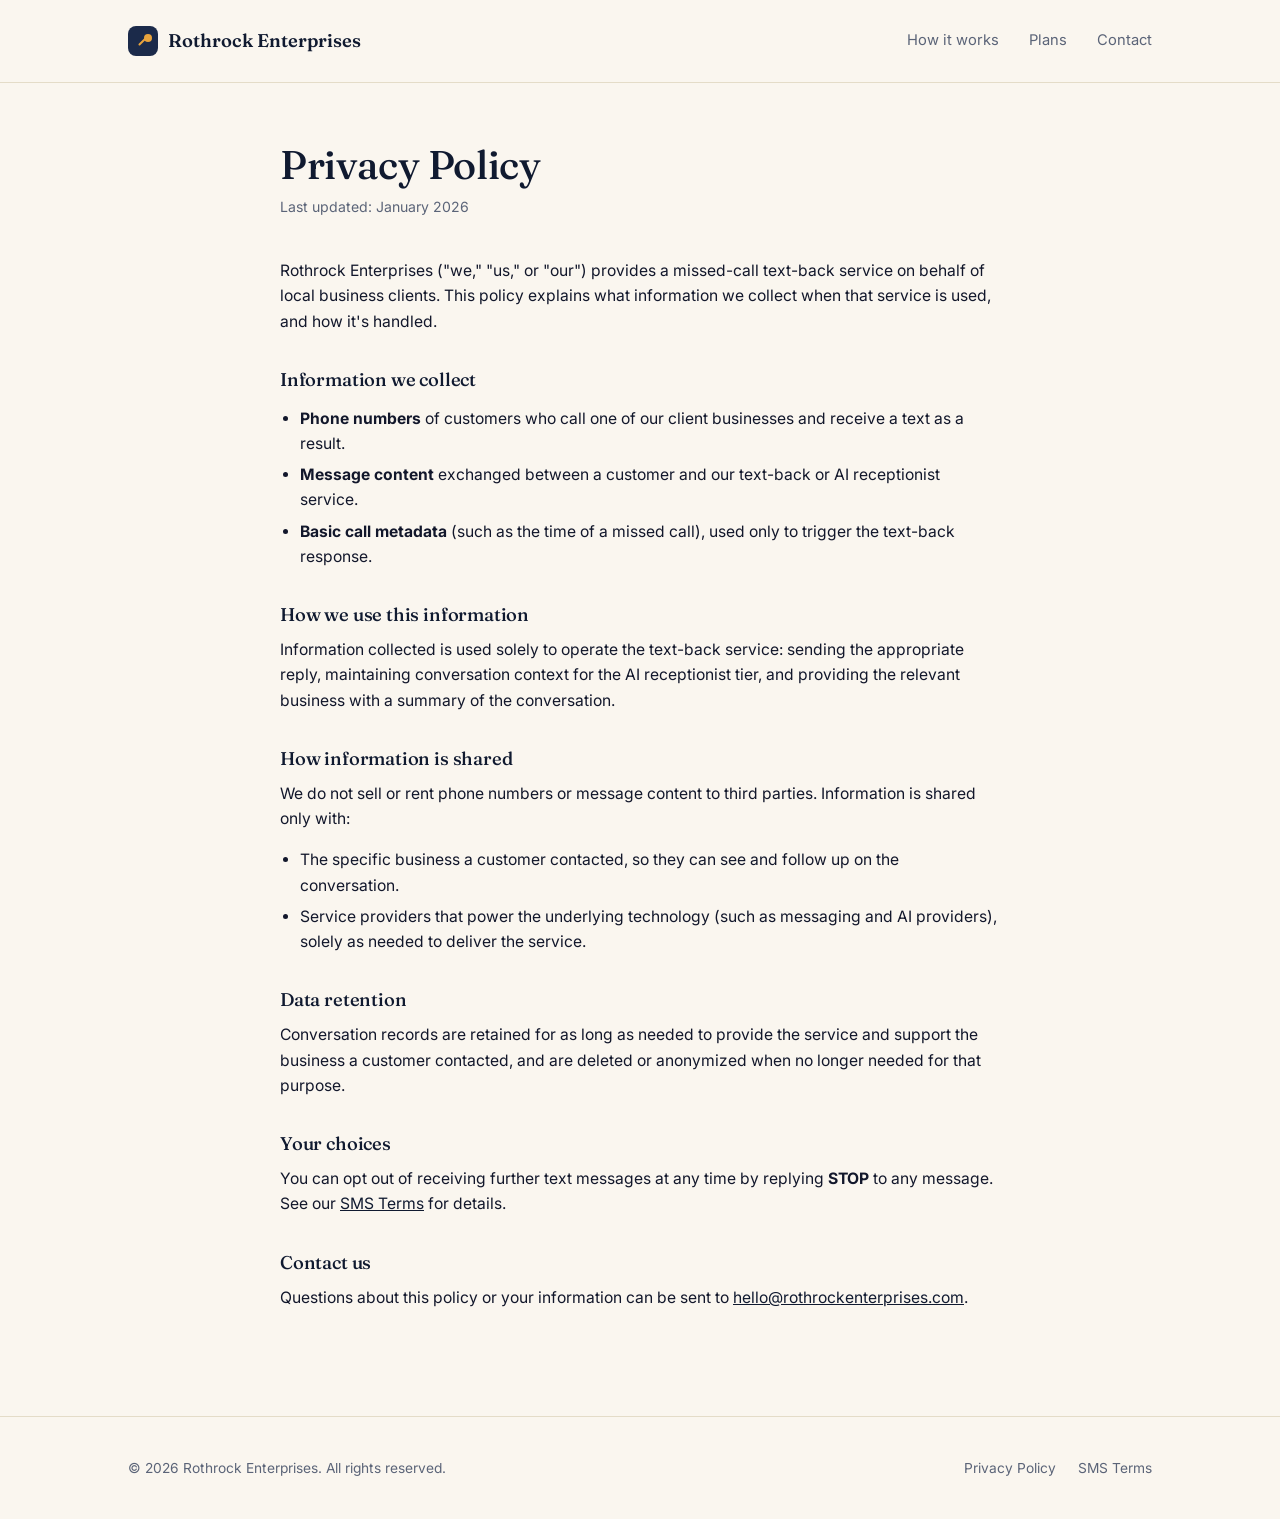
==== privacy.html @ ddaded7f "Add files via upload" ====
<!DOCTYPE html>
<html lang="en">
<head>
<meta charset="UTF-8">
<meta name="viewport" content="width=device-width, initial-scale=1.0">
<title>Privacy Policy — Rothrock Enterprises</title>
<link rel="stylesheet" href="style.css">
</head>
<body>

<header class="site-header">
  <div class="container">
    <a class="brand" href="/">
      <span class="brand__mark" aria-hidden="true"></span>
      Rothrock Enterprises
    </a>
    <nav class="site-nav">
      <a href="index.html#how-it-works">How it works</a>
      <a href="index.html#plans">Plans</a>
      <a href="index.html#contact">Contact</a>
    </nav>
  </div>
</header>

<main class="legal">
  <h1>Privacy Policy</h1>
  <p class="updated">Last updated: January 2026</p>

  <p>Rothrock Enterprises ("we," "us," or "our") provides a missed-call
    text-back service on behalf of local business clients. This policy
    explains what information we collect when that service is used, and
    how it's handled.</p>

  <h2>Information we collect</h2>
  <ul>
    <li><strong>Phone numbers</strong> of customers who call one of our
      client businesses and receive a text as a result.</li>
    <li><strong>Message content</strong> exchanged between a customer and
      our text-back or AI receptionist service.</li>
    <li><strong>Basic call metadata</strong> (such as the time of a missed
      call), used only to trigger the text-back response.</li>
  </ul>

  <h2>How we use this information</h2>
  <p>Information collected is used solely to operate the text-back service:
    sending the appropriate reply, maintaining conversation context for
    the AI receptionist tier, and providing the relevant business with a
    summary of the conversation.</p>

  <h2>How information is shared</h2>
  <p>We do not sell or rent phone numbers or message content to third
    parties. Information is shared only with:</p>
  <ul>
    <li>The specific business a customer contacted, so they can see and
      follow up on the conversation.</li>
    <li>Service providers that power the underlying technology (such as
      messaging and AI providers), solely as needed to deliver the
      service.</li>
  </ul>

  <h2>Data retention</h2>
  <p>Conversation records are retained for as long as needed to provide
    the service and support the business a customer contacted, and are
    deleted or anonymized when no longer needed for that purpose.</p>

  <h2>Your choices</h2>
  <p>You can opt out of receiving further text messages at any time by
    replying <strong>STOP</strong> to any message. See our
    <a href="terms.html">SMS Terms</a> for details.</p>

  <h2>Contact us</h2>
  <p>Questions about this policy or your information can be sent to
    <a href="mailto:hello@rothrockenterprises.com">hello@rothrockenterprises.com</a>.</p>
</main>

<footer class="site-footer">
  <div class="container">
    <p>&copy; 2026 Rothrock Enterprises. All rights reserved.</p>
    <div class="footer-links">
      <a href="privacy.html">Privacy Policy</a>
      <a href="terms.html">SMS Terms</a>
    </div>
  </div>
</footer>

</body>
</html>
---- style.css ----
@import url('https://fonts.googleapis.com/css2?family=Fraunces:opsz,wght@9..144,400;9..144,500;9..144,600&family=Inter:wght@400;500;600&display=swap');

:root {
  --ink: #12172B;
  --navy: #1B2A4A;
  --navy-deep: #101A30;
  --amber: #E8A33D;
  --amber-deep: #C97F1E;
  --paper: #FAF6EF;
  --paper-alt: #F1EAD9;
  --slate: #5B6478;
  --line: #E4DCC8;
  --line-dark: rgba(255,255,255,0.14);
  --radius: 10px;
}

* { box-sizing: border-box; }

html { scroll-behavior: smooth; }

body {
  margin: 0;
  background: var(--paper);
  color: var(--ink);
  font-family: 'Inter', -apple-system, BlinkMacSystemFont, sans-serif;
  font-size: 16px;
  line-height: 1.6;
  -webkit-font-smoothing: antialiased;
}

h1, h2, h3 {
  font-family: 'Fraunces', Georgia, serif;
  font-weight: 500;
  line-height: 1.12;
  letter-spacing: -0.01em;
  margin: 0;
  color: var(--navy-deep);
}

p { margin: 0 0 1em; color: var(--ink); }

a { color: inherit; }

.container {
  max-width: 1080px;
  margin: 0 auto;
  padding: 0 28px;
}

/* ---------- Header ---------- */

.site-header {
  padding: 26px 0;
  border-bottom: 1px solid var(--line);
}

.site-header .container {
  display: flex;
  align-items: center;
  justify-content: space-between;
}

.brand {
  display: flex;
  align-items: center;
  gap: 10px;
  font-family: 'Fraunces', serif;
  font-weight: 600;
  font-size: 1.15rem;
  color: var(--navy-deep);
  text-decoration: none;
}

.brand__mark {
  width: 30px;
  height: 30px;
  border-radius: 8px;
  background: var(--navy);
  position: relative;
  flex-shrink: 0;
}

.brand__mark::before,
.brand__mark::after {
  content: '';
  position: absolute;
  background: var(--amber);
}

.brand__mark::before {
  width: 12px;
  height: 2px;
  top: 14px;
  left: 9px;
  border-radius: 2px;
  transform: rotate(-45deg);
}

.brand__mark::after {
  width: 8px;
  height: 8px;
  border-radius: 50%;
  top: 8px;
  right: 6px;
}

nav.site-nav {
  display: flex;
  gap: 30px;
  font-size: 0.92rem;
}

nav.site-nav a {
  text-decoration: none;
  color: var(--slate);
}

nav.site-nav a:hover { color: var(--navy-deep); }

/* ---------- Hero ---------- */

.hero {
  padding: 72px 0 88px;
}

.hero .container {
  display: grid;
  grid-template-columns: 1.1fr 0.9fr;
  gap: 56px;
  align-items: center;
}

.eyebrow {
  display: inline-block;
  font-size: 0.78rem;
  letter-spacing: 0.08em;
  text-transform: uppercase;
  color: var(--amber-deep);
  font-weight: 600;
  margin-bottom: 18px;
}

.hero h1 {
  font-size: clamp(2.2rem, 4.2vw, 3.2rem);
  margin-bottom: 22px;
}

.hero p.lead {
  font-size: 1.1rem;
  color: var(--slate);
  max-width: 46ch;
  margin-bottom: 30px;
}

.btn {
  display: inline-flex;
  align-items: center;
  gap: 8px;
  background: var(--navy);
  color: var(--paper);
  text-decoration: none;
  padding: 13px 24px;
  border-radius: var(--radius);
  font-size: 0.95rem;
  font-weight: 500;
  transition: background 0.15s ease;
}

.btn:hover { background: var(--navy-deep); }

.btn--ghost {
  background: transparent;
  color: var(--navy-deep);
  border: 1px solid var(--line);
  margin-left: 10px;
}

.btn--ghost:hover { border-color: var(--navy-deep); }

/* ---------- Phone mock (signature element) ---------- */

.phone-mock {
  background: var(--navy);
  border-radius: 26px;
  padding: 22px 20px 26px;
  width: 100%;
  max-width: 340px;
  margin: 0 auto;
  box-shadow: 0 30px 60px -20px rgba(16, 26, 48, 0.45);
  position: relative;
}

.phone-mock__label {
  color: rgba(250, 246, 239, 0.5);
  font-size: 0.72rem;
  letter-spacing: 0.06em;
  text-transform: uppercase;
  margin-bottom: 14px;
  padding-left: 4px;
}

.phone-mock__screen {
  background: var(--navy-deep);
  border-radius: 16px;
  padding: 18px 16px;
  min-height: 210px;
  display: flex;
  flex-direction: column;
  justify-content: flex-end;
  gap: 10px;
}

.bubble {
  border-radius: 14px;
  padding: 11px 14px;
  font-size: 0.88rem;
  line-height: 1.45;
  opacity: 0;
  transform: translateY(6px);
  animation: bubble-in 0.5s ease forwards;
}

.bubble--missed {
  background: rgba(232, 163, 61, 0.16);
  border: 1px solid rgba(232, 163, 61, 0.35);
  color: #F0C888;
  display: flex;
  align-items: center;
  gap: 8px;
  align-self: flex-start;
  animation-delay: 0.3s;
}

.bubble__dot {
  width: 7px;
  height: 7px;
  border-radius: 50%;
  background: var(--amber);
  flex-shrink: 0;
  animation: pulse 1.8s ease-in-out infinite;
}

.bubble--sent {
  background: var(--paper);
  color: var(--ink);
  align-self: flex-end;
  max-width: 88%;
  animation-delay: 1.5s;
}

@keyframes bubble-in {
  to { opacity: 1; transform: translateY(0); }
}

@keyframes pulse {
  0%, 100% { opacity: 1; }
  50% { opacity: 0.35; }
}

@media (prefers-reduced-motion: reduce) {
  .bubble { animation: none; opacity: 1; transform: none; }
  .bubble__dot { animation: none; }
}

/* ---------- Sections ---------- */

.section {
  padding: 70px 0;
}

.section--alt {
  background: var(--paper-alt);
  border-top: 1px solid var(--line);
  border-bottom: 1px solid var(--line);
}

.section-head {
  max-width: 56ch;
  margin-bottom: 44px;
}

.section-head h2 {
  font-size: clamp(1.6rem, 2.6vw, 2.1rem);
  margin-bottom: 12px;
}

.section-head p {
  color: var(--slate);
  font-size: 1.02rem;
  margin: 0;
}

/* Steps */

.steps {
  display: grid;
  grid-template-columns: repeat(3, 1fr);
  gap: 30px;
}

.step {
  padding-top: 18px;
  border-top: 2px solid var(--line);
}

.step__num {
  font-family: 'Fraunces', serif;
  font-size: 0.85rem;
  color: var(--amber-deep);
  font-weight: 600;
  margin-bottom: 10px;
  display: block;
}

.step h3 {
  font-size: 1.08rem;
  margin-bottom: 8px;
}

.step p { color: var(--slate); font-size: 0.95rem; margin: 0; }

/* Tiers */

.tiers {
  display: grid;
  grid-template-columns: 1fr 1fr;
  gap: 24px;
}

.tier {
  background: var(--paper);
  border: 1px solid var(--line);
  border-radius: 14px;
  padding: 28px 26px;
}

.tier--featured {
  background: var(--navy);
  border-color: var(--navy);
}

.tier__name {
  font-family: 'Fraunces', serif;
  font-size: 1.25rem;
  color: var(--navy-deep);
  margin-bottom: 6px;
}

.tier--featured .tier__name { color: var(--paper); }

.tier__desc {
  color: var(--slate);
  font-size: 0.95rem;
  margin-bottom: 18px;
}

.tier--featured .tier__desc { color: rgba(250, 246, 239, 0.72); }

.tier ul {
  list-style: none;
  padding: 0;
  margin: 0;
  font-size: 0.92rem;
}

.tier li {
  padding: 7px 0;
  border-top: 1px solid var(--line);
  color: var(--ink);
}

.tier--featured li {
  border-top: 1px solid var(--line-dark);
  color: var(--paper);
}

.tier li:first-child { border-top: none; }

/* Contact */

.contact-grid {
  display: grid;
  grid-template-columns: repeat(3, 1fr);
  gap: 24px;
}

.contact-card {
  padding: 20px 0 0;
  border-top: 2px solid var(--line);
}

.contact-card__label {
  font-size: 0.78rem;
  letter-spacing: 0.06em;
  text-transform: uppercase;
  color: var(--amber-deep);
  font-weight: 600;
  display: block;
  margin-bottom: 8px;
}

.contact-card a, .contact-card span {
  font-size: 1.02rem;
  color: var(--navy-deep);
}

/* ---------- Footer ---------- */

.site-footer {
  padding: 40px 0;
  border-top: 1px solid var(--line);
}

.site-footer .container {
  display: flex;
  align-items: center;
  justify-content: space-between;
  flex-wrap: wrap;
  gap: 16px;
}

.site-footer p {
  color: var(--slate);
  font-size: 0.86rem;
  margin: 0;
}

.footer-links {
  display: flex;
  gap: 22px;
  font-size: 0.86rem;
}

.footer-links a {
  text-decoration: none;
  color: var(--slate);
}

.footer-links a:hover { color: var(--navy-deep); }

/* ---------- Legal pages ---------- */

.legal {
  padding: 60px 0 90px;
  max-width: 720px;
  margin: 0 auto;
}

.legal h1 {
  font-size: clamp(1.9rem, 3.4vw, 2.5rem);
  margin-bottom: 8px;
}

.legal .updated {
  color: var(--slate);
  font-size: 0.88rem;
  margin-bottom: 40px;
}

.legal h2 {
  font-size: 1.15rem;
  margin: 36px 0 12px;
}

.legal p, .legal li { color: var(--ink); font-size: 0.98rem; }

.legal ul { padding-left: 20px; }

.legal li { margin-bottom: 6px; }

.legal a { color: var(--navy-deep); text-decoration: underline; }

/* ---------- Responsive ---------- */

@media (max-width: 800px) {
  .hero .container { grid-template-columns: 1fr; }
  .phone-mock { margin: 0; max-width: 300px; }
  .steps, .tiers, .contact-grid { grid-template-columns: 1fr; }
  nav.site-nav { display: none; }
}
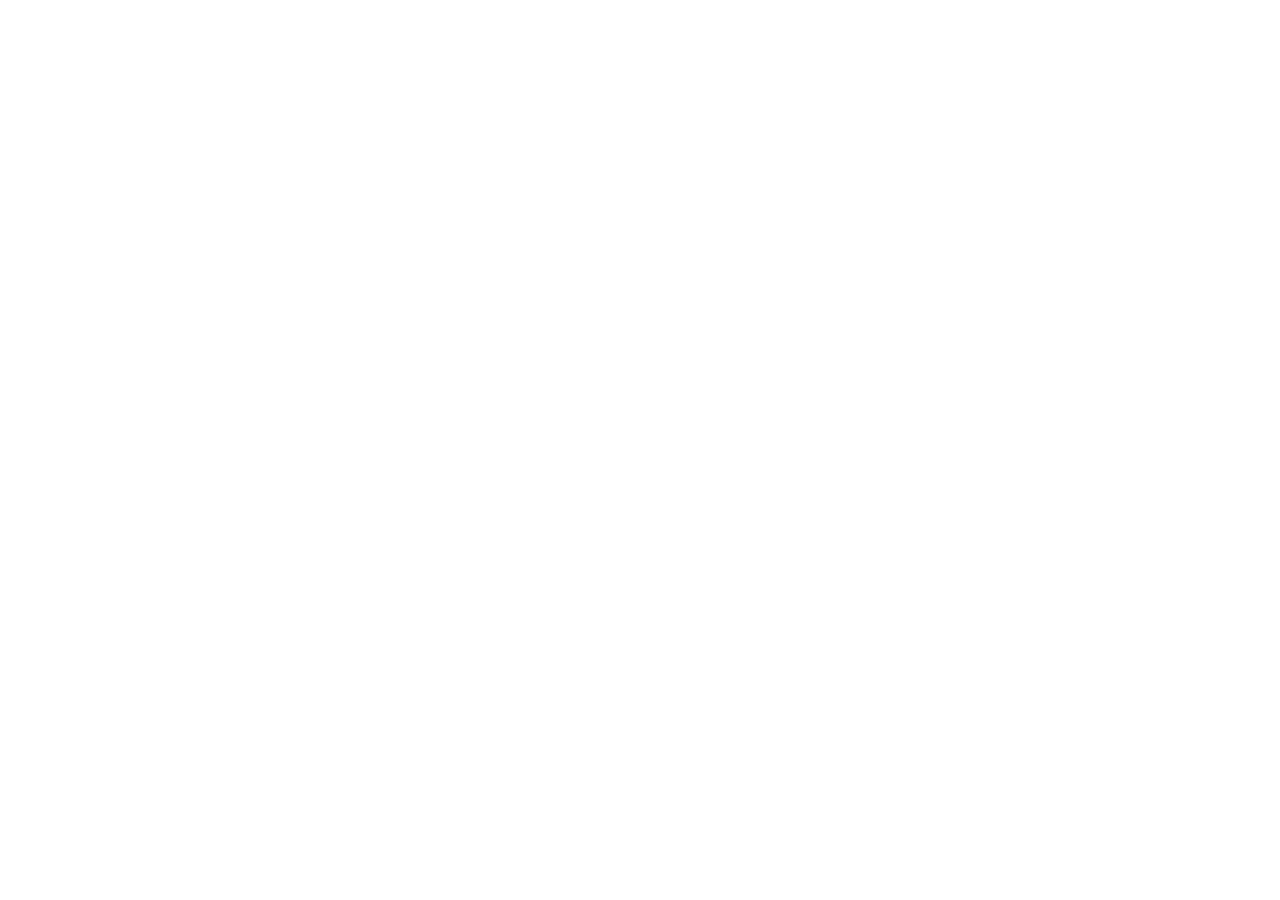
==== commit a067c617: "Update privacy.html" ====
--- a/privacy.html
+++ b/privacy.html
@@ -3,7 +3,7 @@
 <head>
 <meta charset="UTF-8">
 <meta name="viewport" content="width=device-width, initial-scale=1.0">
-<title>Privacy Policy — Rothrock Enterprises</title>
+<title>Privacy Policy — Double R Tech/title>
 <link rel="stylesheet" href="style.css">
 </head>
 <body>
@@ -12,7 +12,7 @@
   <div class="container">
     <a class="brand" href="/">
       <span class="brand__mark" aria-hidden="true"></span>
-      Rothrock Enterprises
+      Double R Tech
     </a>
     <nav class="site-nav">
       <a href="index.html#how-it-works">How it works</a>
@@ -26,7 +26,7 @@
   <h1>Privacy Policy</h1>
   <p class="updated">Last updated: January 2026</p>
 
-  <p>Rothrock Enterprises ("we," "us," or "our") provides a missed-call
+  <p>Double R Tech ("we," "us," or "our") provides a missed-call
     text-back service on behalf of local business clients. This policy
     explains what information we collect when that service is used, and
     how it's handled.</p>
@@ -70,12 +70,12 @@
 
   <h2>Contact us</h2>
   <p>Questions about this policy or your information can be sent to
-    <a href="mailto:hello@rothrockenterprises.com">hello@rothrockenterprises.com</a>.</p>
+    <a href="rothrockmerik@gmail.com">rothrockmerik@gmail.com</a>.</p>
 </main>
 
 <footer class="site-footer">
   <div class="container">
-    <p>&copy; 2026 Rothrock Enterprises. All rights reserved.</p>
+    <p>&copy; 2026 Double R Tech LLC. All rights reserved.</p>
     <div class="footer-links">
       <a href="privacy.html">Privacy Policy</a>
       <a href="terms.html">SMS Terms</a>
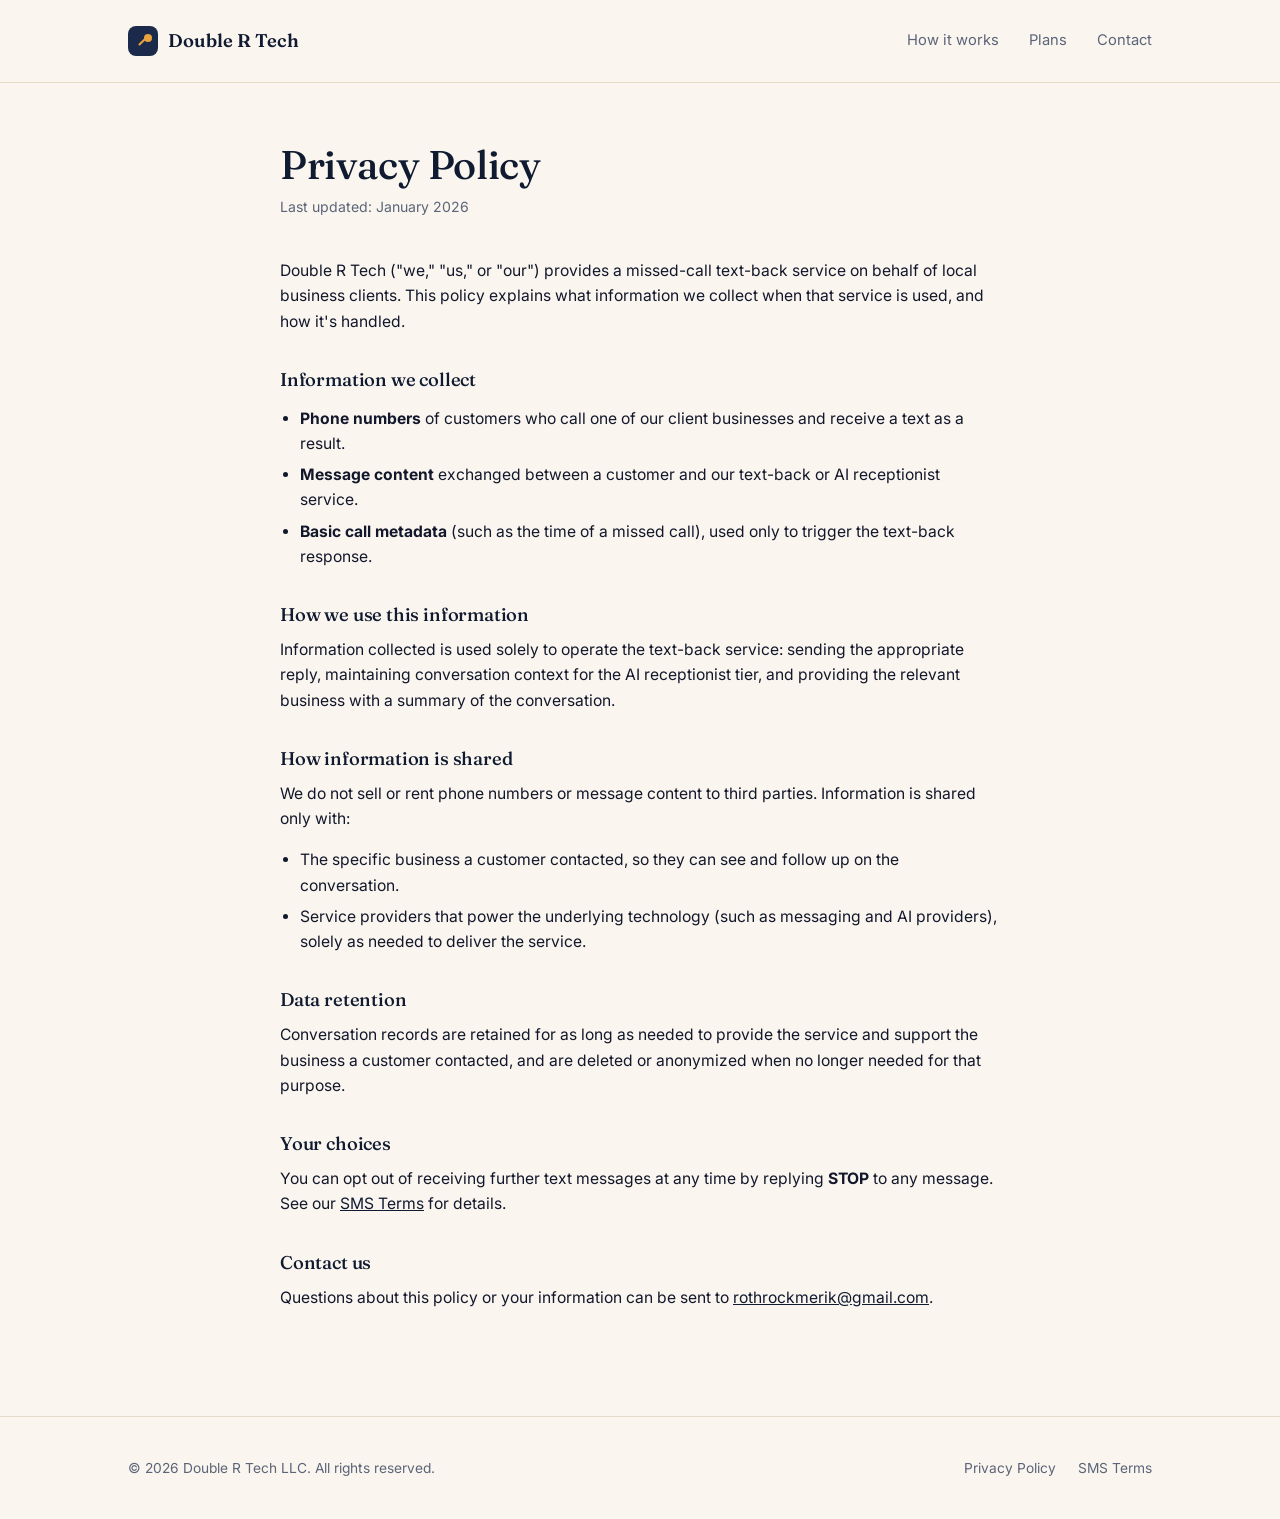
==== commit 215b8fdd: "Update privacy.html" ====
--- a/privacy.html
+++ b/privacy.html
@@ -3,7 +3,7 @@
 <head>
 <meta charset="UTF-8">
 <meta name="viewport" content="width=device-width, initial-scale=1.0">
-<title>Privacy Policy — Double R Tech/title>
+<title>Privacy Policy — Double R Tech</title>
 <link rel="stylesheet" href="style.css">
 </head>
 <body>
@@ -70,7 +70,7 @@
 
   <h2>Contact us</h2>
   <p>Questions about this policy or your information can be sent to
-    <a href="rothrockmerik@gmail.com">rothrockmerik@gmail.com</a>.</p>
+    <a href="mailto:rothrockmerik@gmail.com">rothrockmerik@gmail.com</a>.</p>
 </main>
 
 <footer class="site-footer">
